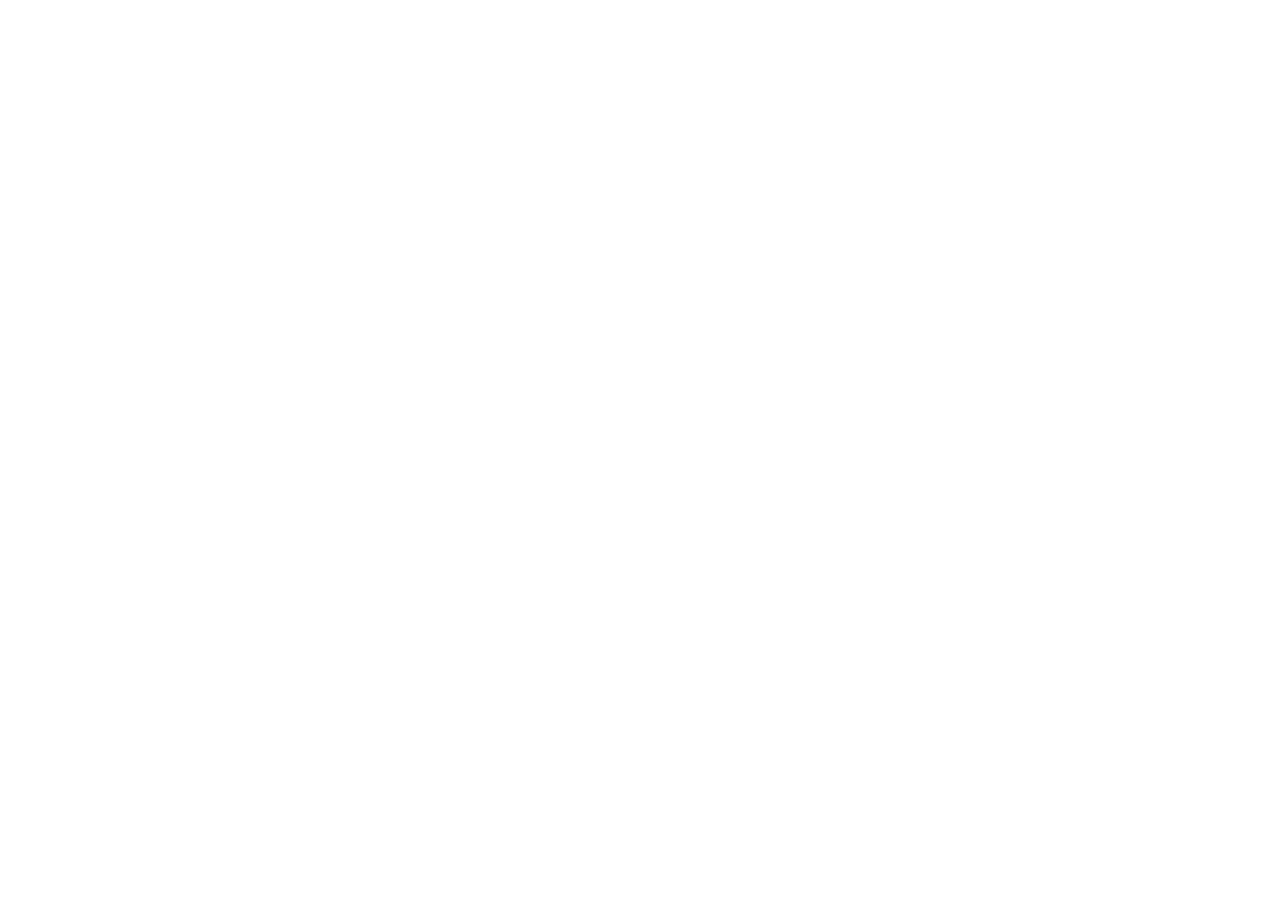
==== index.html @ e820d3fe "adding files" ====
<!DOCTYPE html>
<html lang="en">
<head>
    <meta charset="UTF-8">
    <meta name="viewport" content="width=device-width, initial-scale=1.0">
    <title>Kenneth Navasca</title>
</head>
<body>
    
</body>
</html>
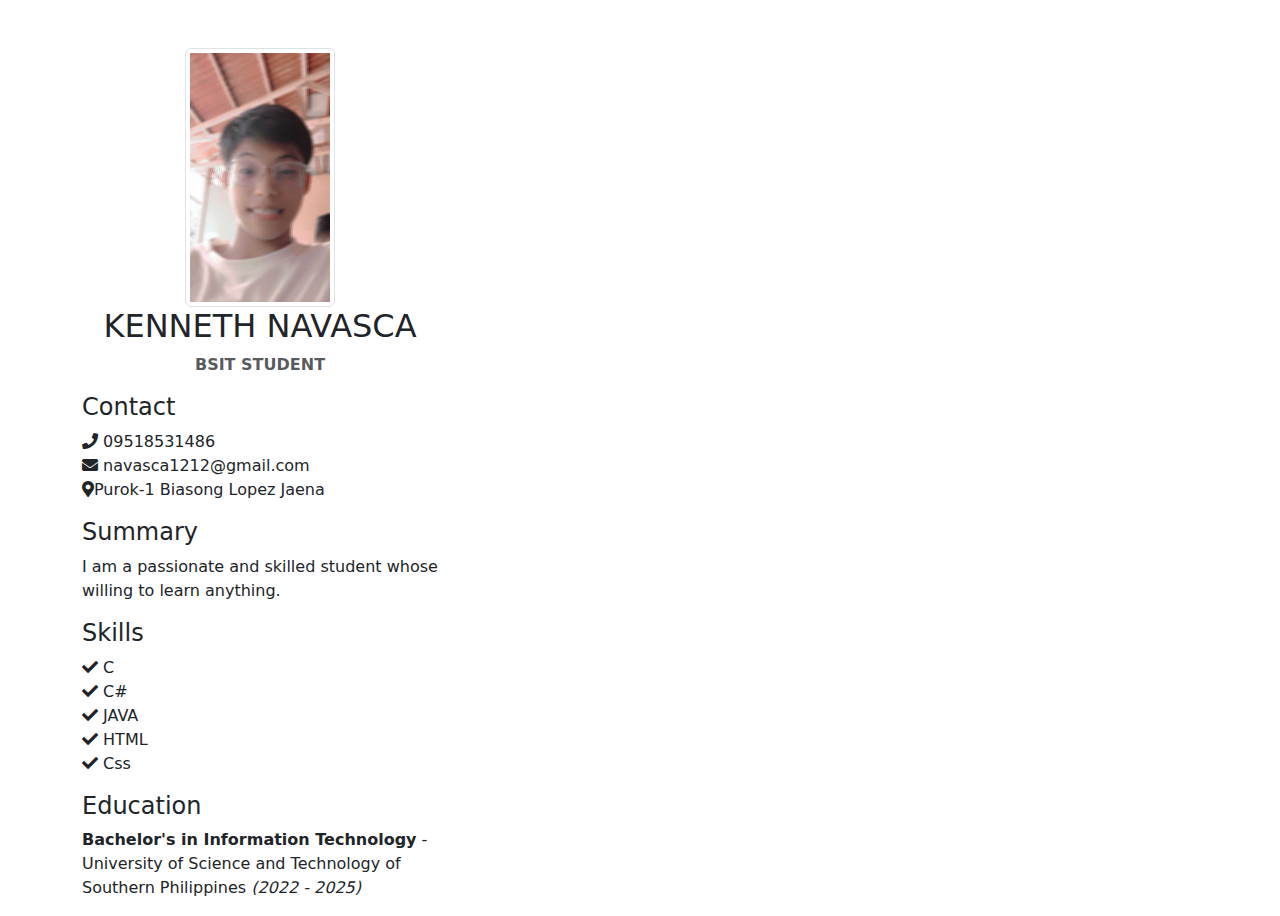
==== commit 99cd8a5f: "update" ====
--- a/index.html
+++ b/index.html
@@ -1,11 +1,61 @@
 <!DOCTYPE html>
 <html lang="en">
 <head>
-    <meta charset="UTF-8">
-    <meta name="viewport" content="width=device-width, initial-scale=1.0">
-    <title>Kenneth Navasca</title>
+  <meta charset="UTF-8">
+  <meta name="viewport" content="width=device-width, initial-scale=1.0">
+  <title>Curriculum Vitae</title>
+  <link href="https://cdn.jsdelivr.net/npm/bootstrap@5.1.3/dist/css/bootstrap.min.css" rel="stylesheet">
+  <link href="styles.css" rel="stylesheet">
+  <link href="https://cdnjs.cloudflare.com/ajax/libs/font-awesome/5.15.4/css/all.min.css" rel="stylesheet">
 </head>
 <body>
-    
+  <div class="container mt-5">
+    <div class="row">
+      <div class="col-md-4">
+        <div class="text-center">
+        <img src="kenneth12212.jpg" class="img-thumbnail" width="150" height="150">
+          <h2>KENNETH NAVASCA</h2>
+          <strong><p class="text-muted">BSIT STUDENT</p></strong>
+        </div>
+        <div class="contact-info">
+          <h4 class="section-title">Contact</h4>
+          <ul class="list-unstyled">
+            <li><i class="fas fa-phone"></i> 09518531486</li>
+            <li><i class="fas fa-envelope"></i> navasca1212@gmail.com</li>
+            <li><i class="fas fa-map-marker-alt"></i>Purok-1 Biasong Lopez Jaena</li>
+            
+          </ul>
+        </div>
+      
+
+        <section>
+          <h4 class="section-title">Summary</h4>
+          <p>I am a passionate and skilled student whose willing to learn anything.</p>
+        </section>
+
+        <section>
+          <h4 class="section-title">Skills</h4>
+          <ul class="list-unstyled">
+            <li><i class="fas fa-check"></i> C</li>
+            <li><i class="fas fa-check"></i> C#</li>
+            <li><i class="fas fa-check"></i> JAVA</li>
+            <li><i class="fas fa-check"></i> HTML</li>
+            <li><i class="fas fa-check"></i> Css</li>
+          </ul>
+        </section>
+
+       
+        <section>
+          <h4 class="section-title">Education</h4>
+          <ul class="list-unstyled">
+            <li><strong>Bachelor's in Information Technology</strong> -University of Science and Technology of Southern Philippines <em>(2022 - 2025)</em></li>
+          </ul>
+        </section>
+      </div>
+    </div>
+  </div>
+
+  <!-- Bootstrap JS and dependencies -->
+  <script src="https://cdn.jsdelivr.net/npm/bootstrap@5.1.3/dist/js/bootstrap.bundle.min.js"></script>
 </body>
-</html>+</html>
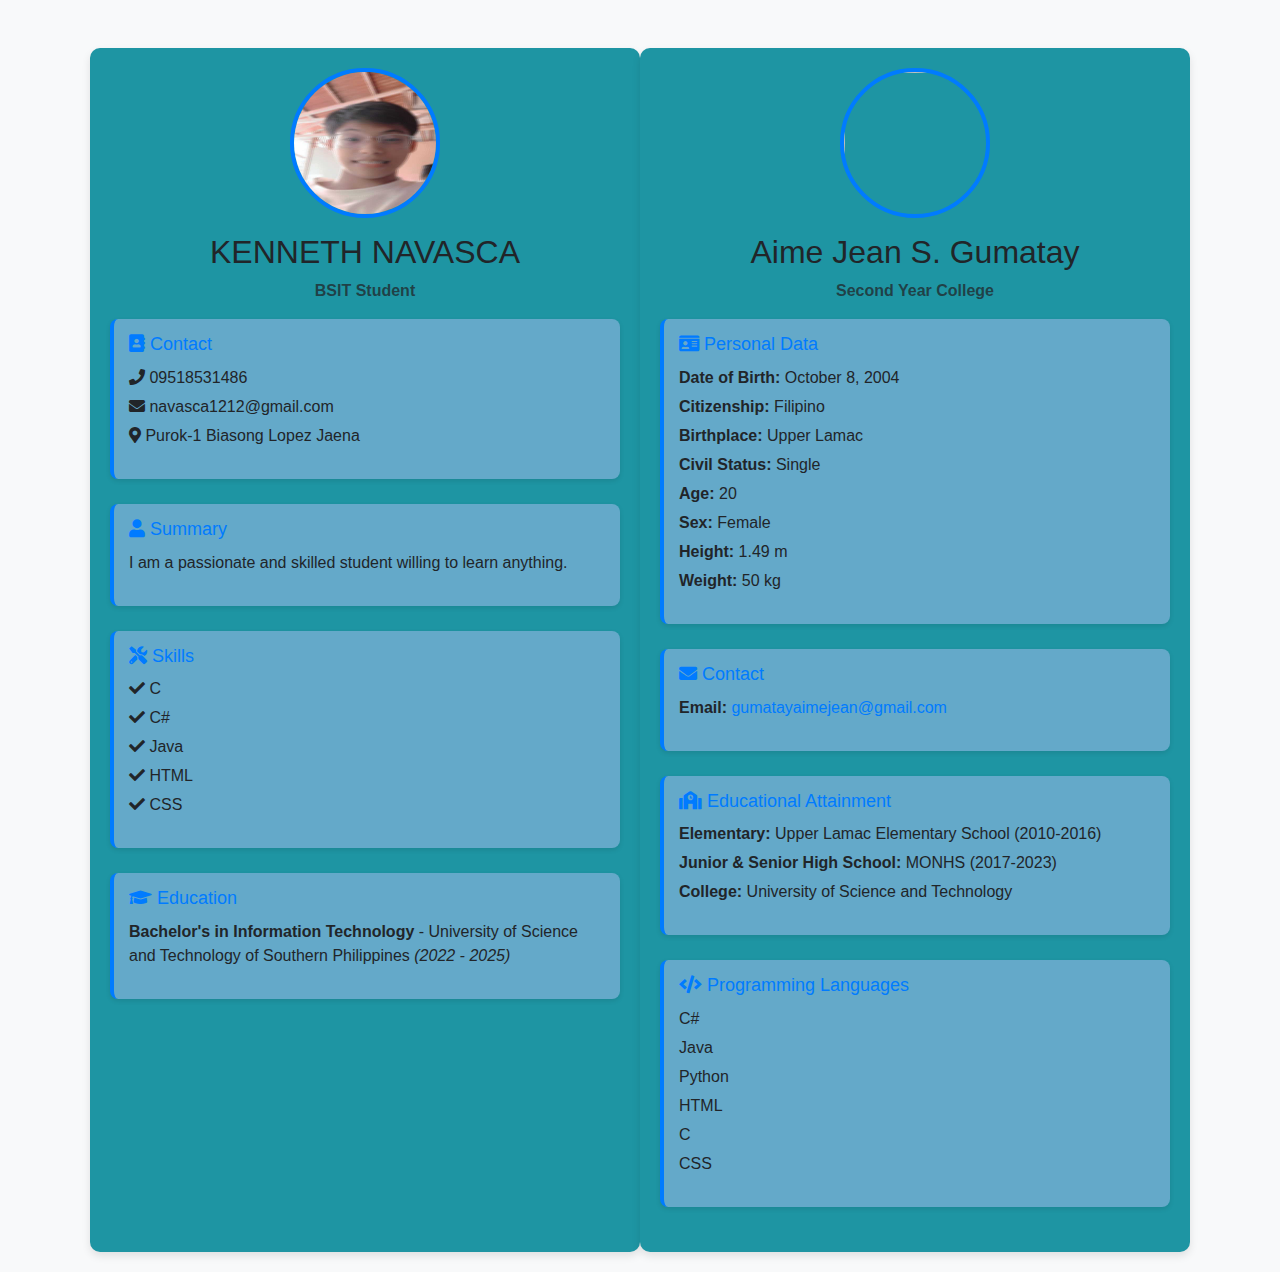
==== commit 4cabaa81: "adding files" ====
--- a/index.html
+++ b/index.html
@@ -7,55 +7,105 @@
   <link href="https://cdn.jsdelivr.net/npm/bootstrap@5.1.3/dist/css/bootstrap.min.css" rel="stylesheet">
   <link href="styles.css" rel="stylesheet">
   <link href="https://cdnjs.cloudflare.com/ajax/libs/font-awesome/5.15.4/css/all.min.css" rel="stylesheet">
+  <link rel="stylesheet" href="style.css">
+
 </head>
 <body>
+
   <div class="container mt-5">
     <div class="row">
-      <div class="col-md-4">
+      
+      <div class="col-md-6 profile-card">
         <div class="text-center">
-        <img src="kenneth12212.jpg" class="img-thumbnail" width="150" height="150">
+          <img src="kenneth12212.jpg" class="profile-img">
           <h2>KENNETH NAVASCA</h2>
-          <strong><p class="text-muted">BSIT STUDENT</p></strong>
+          <p class="text-muted"><strong>BSIT Student</strong></p>
         </div>
-        <div class="contact-info">
-          <h4 class="section-title">Contact</h4>
+
+        <div class="info-box">
+          <h4><i class="fas fa-address-book"></i> Contact</h4>
           <ul class="list-unstyled">
             <li><i class="fas fa-phone"></i> 09518531486</li>
             <li><i class="fas fa-envelope"></i> navasca1212@gmail.com</li>
-            <li><i class="fas fa-map-marker-alt"></i>Purok-1 Biasong Lopez Jaena</li>
-            
+            <li><i class="fas fa-map-marker-alt"></i> Purok-1 Biasong Lopez Jaena</li>
           </ul>
         </div>
-      
 
-        <section>
-          <h4 class="section-title">Summary</h4>
-          <p>I am a passionate and skilled student whose willing to learn anything.</p>
-        </section>
+        <div class="info-box">
+          <h4><i class="fas fa-user"></i> Summary</h4>
+          <p>I am a passionate and skilled student willing to learn anything.</p>
+        </div>
 
-        <section>
-          <h4 class="section-title">Skills</h4>
+        <div class="info-box">
+          <h4><i class="fas fa-tools"></i> Skills</h4>
           <ul class="list-unstyled">
             <li><i class="fas fa-check"></i> C</li>
             <li><i class="fas fa-check"></i> C#</li>
-            <li><i class="fas fa-check"></i> JAVA</li>
+            <li><i class="fas fa-check"></i> Java</li>
             <li><i class="fas fa-check"></i> HTML</li>
-            <li><i class="fas fa-check"></i> Css</li>
+            <li><i class="fas fa-check"></i> CSS</li>
           </ul>
-        </section>
+        </div>
 
-       
-        <section>
-          <h4 class="section-title">Education</h4>
+        <div class="info-box">
+          <h4><i class="fas fa-graduation-cap"></i> Education</h4>
           <ul class="list-unstyled">
-            <li><strong>Bachelor's in Information Technology</strong> -University of Science and Technology of Southern Philippines <em>(2022 - 2025)</em></li>
+            <li><strong>Bachelor's in Information Technology</strong> - University of Science and Technology of Southern Philippines <em>(2022 - 2025)</em></li>
           </ul>
-        </section>
+        </div>
       </div>
+
+      <div class="col-md-6 profile-card">
+        <div class="text-center">
+          <img src="482396930_681855660841190_1183061517365989089_n.jpg" class="profile-img">
+          <h2>Aime Jean S. Gumatay</h2>
+          <p class="text-muted"><strong>Second Year College</strong></p>
+        </div>
+
+        <div class="info-box">
+          <h4><i class="fas fa-id-card"></i> Personal Data</h4>
+          <ul class="list-unstyled">
+            <li><strong>Date of Birth:</strong> October 8, 2004</li>
+            <li><strong>Citizenship:</strong> Filipino</li>
+            <li><strong>Birthplace:</strong> Upper Lamac</li>
+            <li><strong>Civil Status:</strong> Single</li>
+            <li><strong>Age:</strong> 20</li>
+            <li><strong>Sex:</strong> Female</li>
+            <li><strong>Height:</strong> 1.49 m</li>
+            <li><strong>Weight:</strong> 50 kg</li>
+          </ul>
+        </div>
+
+        <div class="info-box">
+          <h4><i class="fas fa-envelope"></i> Contact</h4>
+          <p><strong>Email:</strong> <a href="mailto:gumatayaimejean@gmail.com">gumatayaimejean@gmail.com</a></p>
+        </div>
+
+        <div class="info-box">
+          <h4><i class="fas fa-school"></i> Educational Attainment</h4>
+          <ul class="list-unstyled">
+            <li><strong>Elementary:</strong> Upper Lamac Elementary School (2010-2016)</li>
+            <li><strong>Junior & Senior High School:</strong> MONHS (2017-2023)</li>
+            <li><strong>College:</strong> University of Science and Technology</li>
+          </ul>
+        </div>
+
+        <div class="info-box">
+          <h4><i class="fas fa-code"></i> Programming Languages</h4>
+          <ul class="list-unstyled">
+            <li>C#</li>
+            <li>Java</li>
+            <li>Python</li>
+            <li>HTML</li>
+            <li>C</li>
+            <li>CSS</li>
+          </ul>
+        </div>
+      </div>
+
     </div>
   </div>
 
-  <!-- Bootstrap JS and dependencies -->
   <script src="https://cdn.jsdelivr.net/npm/bootstrap@5.1.3/dist/js/bootstrap.bundle.min.js"></script>
 </body>
 </html>
--- a/style.css
+++ b/style.css
@@ -0,0 +1,61 @@
+body {
+  background-color: #f8f9fa;
+  font-family: Arial, sans-serif;
+}
+
+.container {
+  max-width: 1100px;
+}
+
+.profile-card {
+  background-color: #1e95a3;
+  padding: 20px;
+  border-radius: 10px;
+  box-shadow: 0 4px 8px rgba(0, 0, 0, 0.1);
+  margin-bottom: 20px;
+}
+
+.profile-img {
+  width: 150px;
+  height: 150px;
+  border-radius: 50%;
+  border: 4px solid #007bff;
+  margin-bottom: 15px;
+}
+
+.text-muted {
+  color: #6c757d;
+}
+
+.info-box {
+  background: #64a9c9;
+  padding: 15px;
+  margin-bottom: 25px;
+  border-radius: 8px;
+  box-shadow: 0 2px 5px rgba(0, 0, 0, 0.1);
+  border-left: 4px solid #007bff;
+}
+
+.info-box h4 {
+  margin-bottom: 10px;
+  font-size: 18px;
+  color: #007bff;
+}
+
+.info-box ul {
+  padding-left: 0;
+}
+
+.info-box li {
+  list-style: none;
+  margin-bottom: 5px;
+}
+
+a {
+  color: #007bff;
+  text-decoration: none;
+}
+
+a:hover {
+  text-decoration: underline;
+}
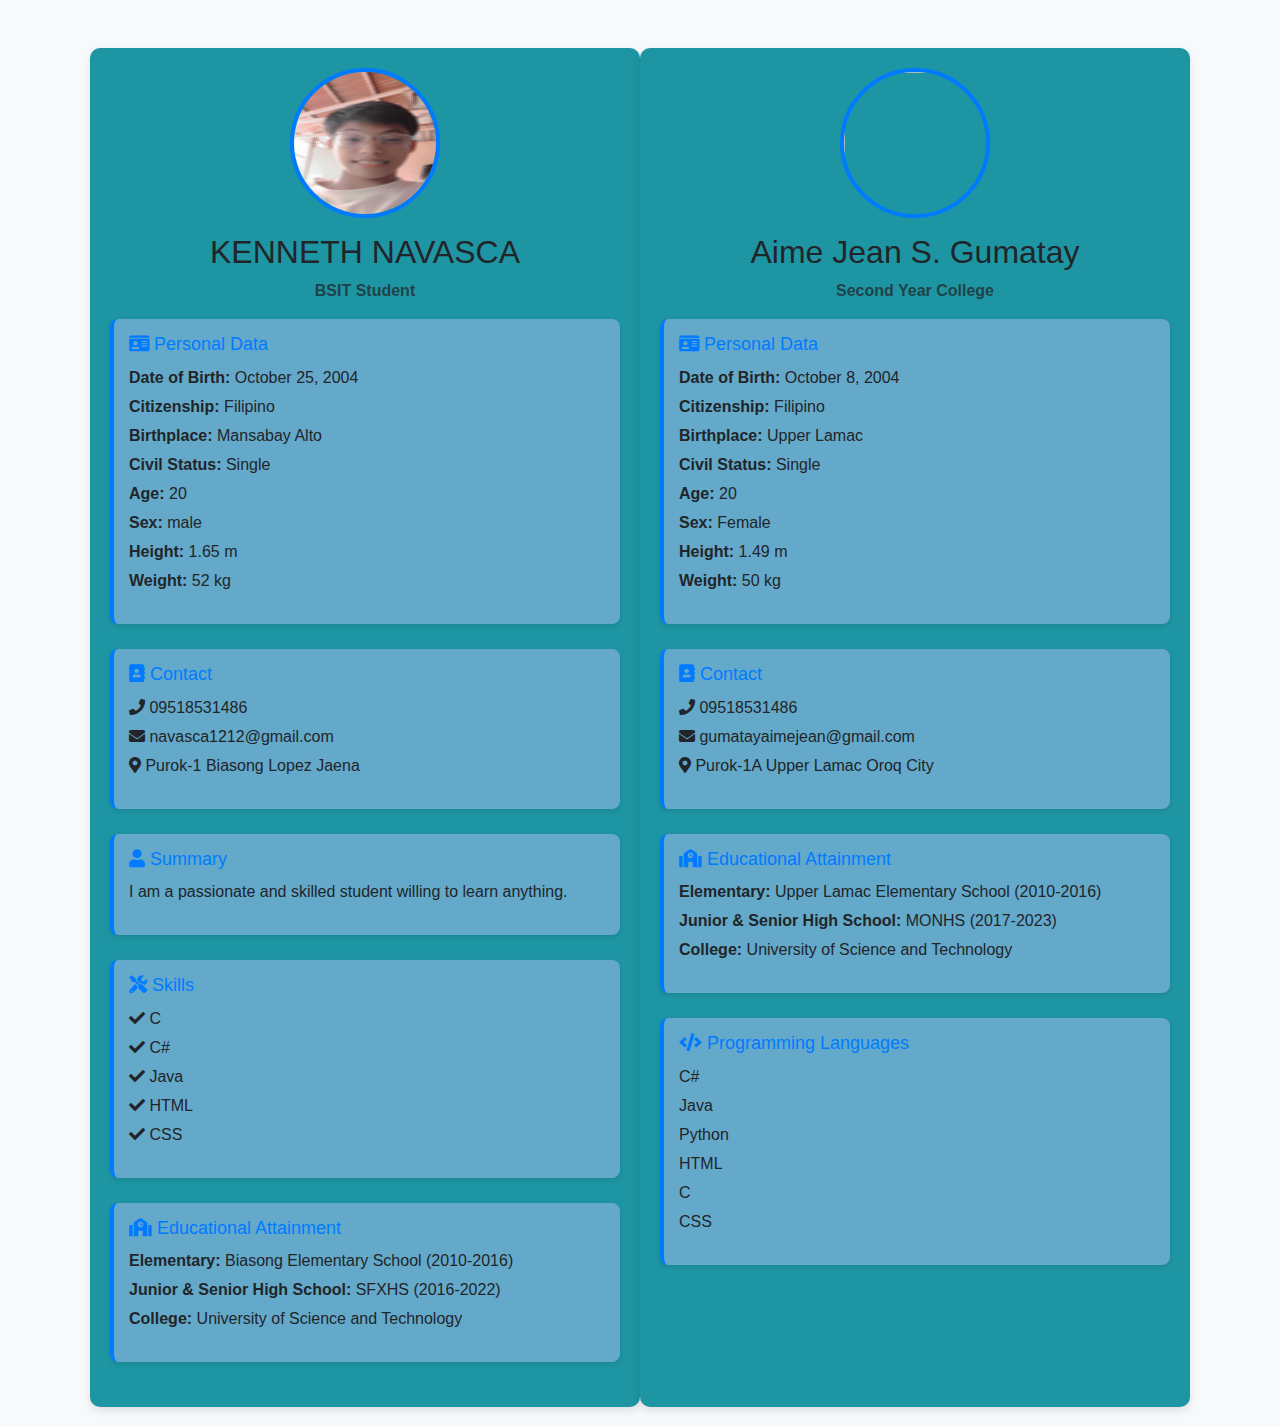
==== commit 34b6d15a: "adding files" ====
--- a/index.html
+++ b/index.html
@@ -20,6 +20,20 @@
           <img src="kenneth12212.jpg" class="profile-img">
           <h2>KENNETH NAVASCA</h2>
           <p class="text-muted"><strong>BSIT Student</strong></p>
+        </div>
+
+        <div class="info-box">
+          <h4><i class="fas fa-id-card"></i> Personal Data</h4>
+          <ul class="list-unstyled">
+            <li><strong>Date of Birth:</strong> October 25, 2004</li>
+            <li><strong>Citizenship:</strong> Filipino</li>
+            <li><strong>Birthplace:</strong> Mansabay Alto</li>
+            <li><strong>Civil Status:</strong> Single</li>
+            <li><strong>Age:</strong> 20</li>
+            <li><strong>Sex:</strong> male</li>
+            <li><strong>Height:</strong> 1.65 m</li>
+            <li><strong>Weight:</strong> 52 kg</li>
+          </ul>
         </div>
 
         <div class="info-box">
@@ -48,12 +62,14 @@
         </div>
 
         <div class="info-box">
-          <h4><i class="fas fa-graduation-cap"></i> Education</h4>
+          <h4><i class="fas fa-school"></i> Educational Attainment</h4>
           <ul class="list-unstyled">
-            <li><strong>Bachelor's in Information Technology</strong> - University of Science and Technology of Southern Philippines <em>(2022 - 2025)</em></li>
+            <li><strong>Elementary:</strong> Biasong Elementary School (2010-2016)</li>
+            <li><strong>Junior & Senior High School:</strong> SFXHS (2016-2022)</li>
+            <li><strong>College:</strong> University of Science and Technology</li>
           </ul>
         </div>
-      </div>
+        </div>
 
       <div class="col-md-6 profile-card">
         <div class="text-center">
@@ -77,8 +93,12 @@
         </div>
 
         <div class="info-box">
-          <h4><i class="fas fa-envelope"></i> Contact</h4>
-          <p><strong>Email:</strong> <a href="mailto:gumatayaimejean@gmail.com">gumatayaimejean@gmail.com</a></p>
+          <h4><i class="fas fa-address-book"></i> Contact</h4>
+          <ul class="list-unstyled">
+            <li><i class="fas fa-phone"></i> 09518531486</li>
+            <li><i class="fas fa-envelope"></i> gumatayaimejean@gmail.com</li>
+            <li><i class="fas fa-map-marker-alt"></i> Purok-1A Upper Lamac Oroq City </li>
+          </ul>
         </div>
 
         <div class="info-box">
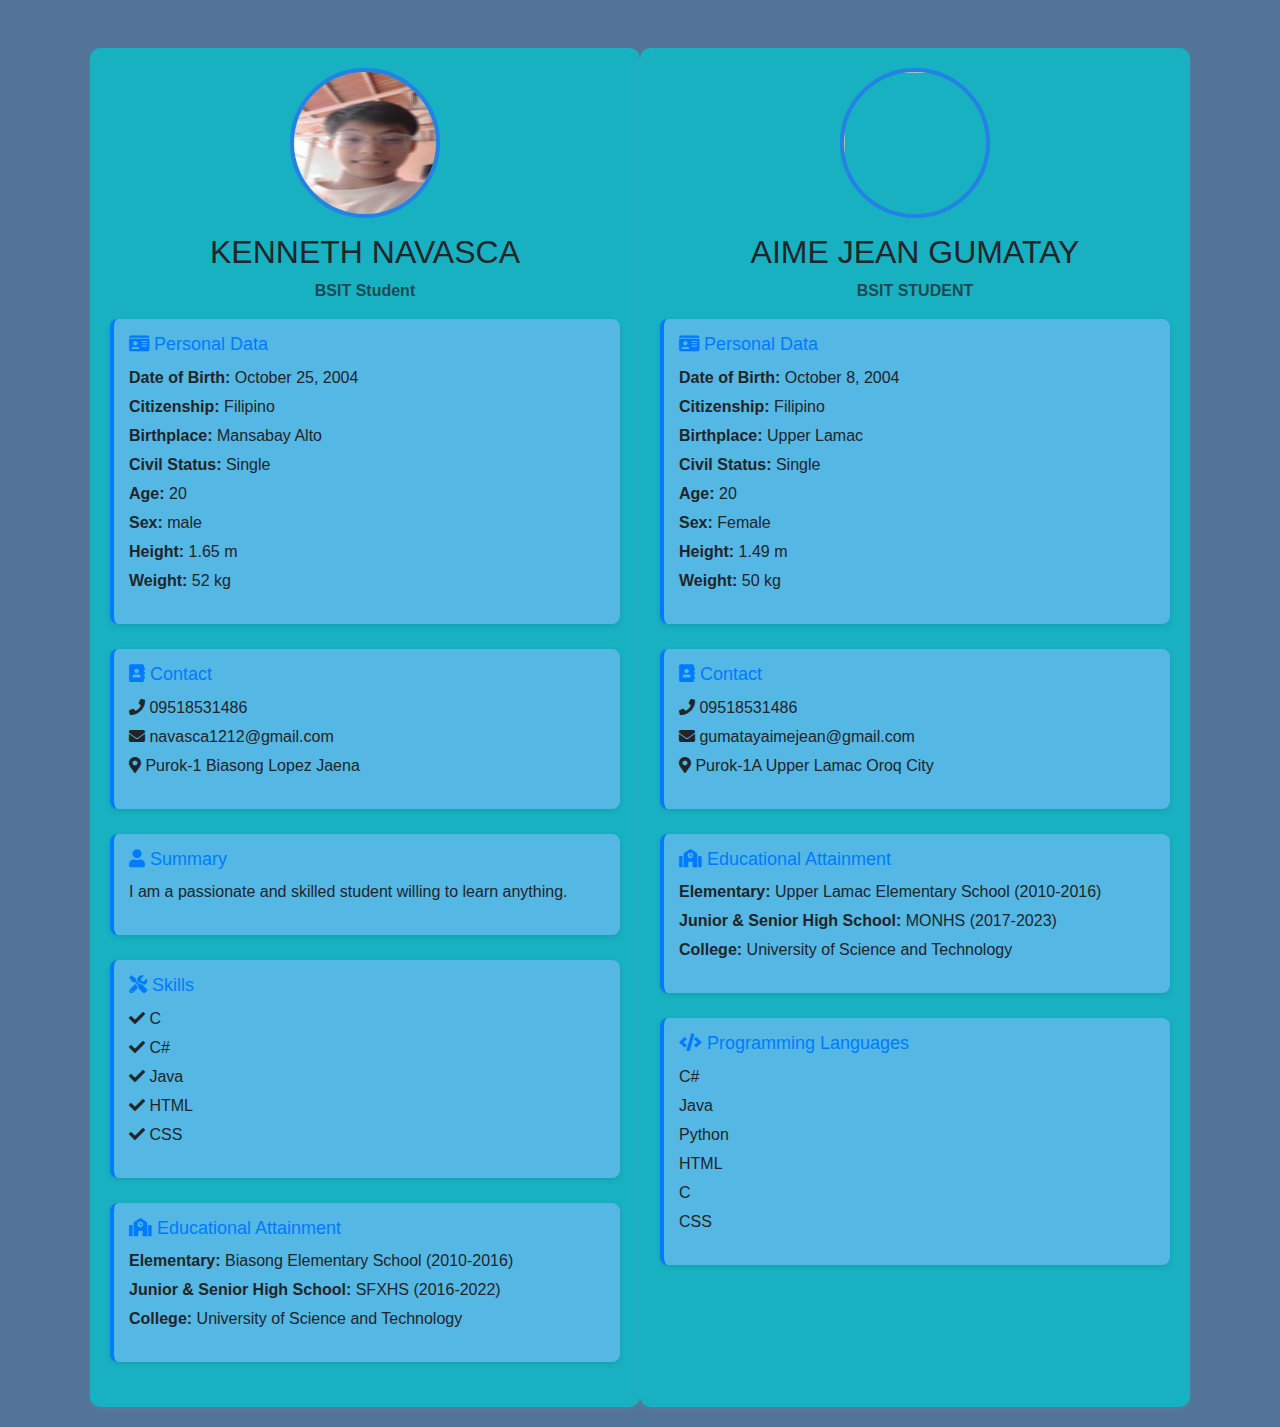
==== commit c53dec39: "adding files" ====
--- a/index.html
+++ b/index.html
@@ -74,8 +74,8 @@
       <div class="col-md-6 profile-card">
         <div class="text-center">
           <img src="482396930_681855660841190_1183061517365989089_n.jpg" class="profile-img">
-          <h2>Aime Jean S. Gumatay</h2>
-          <p class="text-muted"><strong>Second Year College</strong></p>
+          <h2>AIME JEAN GUMATAY</h2>
+          <p class="text-muted"><strong>BSIT STUDENT</strong></p>
         </div>
 
         <div class="info-box">
--- a/style.css
+++ b/style.css
@@ -1,5 +1,5 @@
 body {
-  background-color: #f8f9fa;
+  background-color: #517498;
   font-family: Arial, sans-serif;
 }
 
@@ -8,10 +8,10 @@
 }
 
 .profile-card {
-  background-color: #1e95a3;
+  background-color: #17b1c2;
   padding: 20px;
   border-radius: 10px;
-  box-shadow: 0 4px 8px rgba(0, 0, 0, 0.1);
+  box-shadow: 0 4px 8px rgba(186, 166, 166, 0.1);
   margin-bottom: 20px;
 }
 
@@ -19,16 +19,16 @@
   width: 150px;
   height: 150px;
   border-radius: 50%;
-  border: 4px solid #007bff;
+  border: 4px solid #2481e5;
   margin-bottom: 15px;
 }
 
 .text-muted {
-  color: #6c757d;
+  color: #347cba;
 }
 
 .info-box {
-  background: #64a9c9;
+  background: #55b7e4;
   padding: 15px;
   margin-bottom: 25px;
   border-radius: 8px;
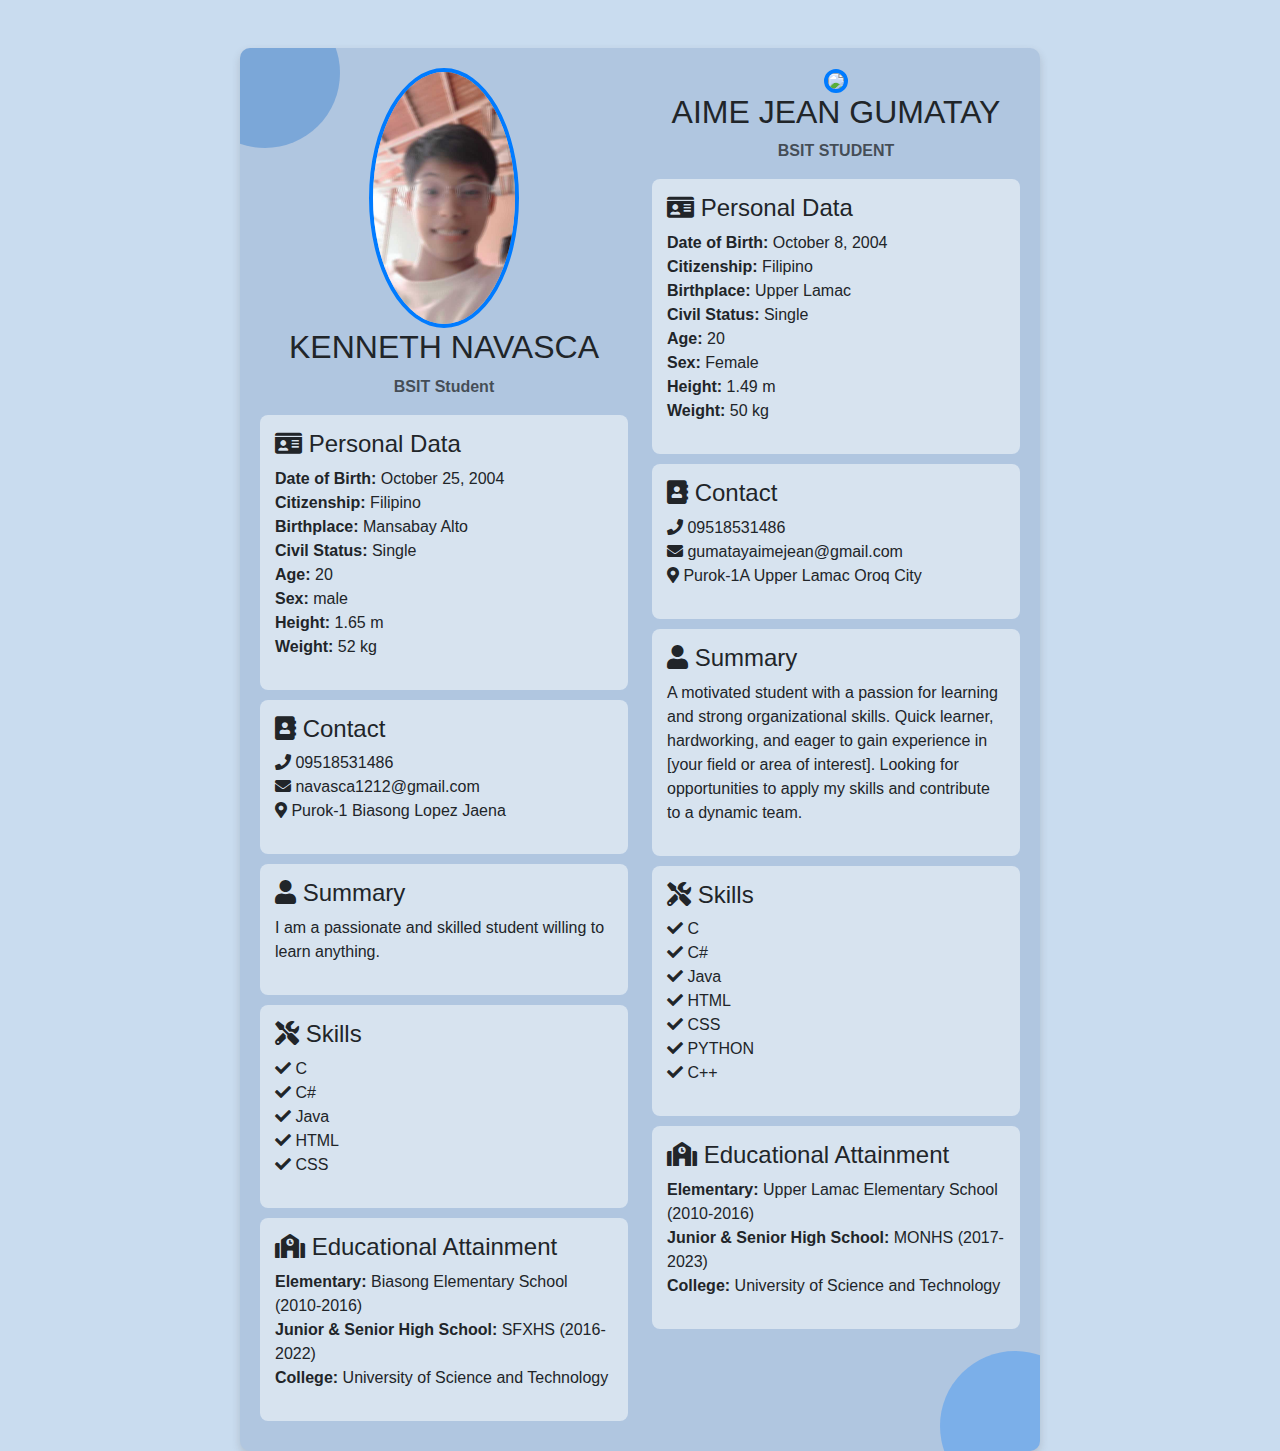
==== commit 37bdab69: "adding files" ====
--- a/index.html
+++ b/index.html
@@ -102,6 +102,24 @@
         </div>
 
         <div class="info-box">
+          <h4><i class="fas fa-user"></i> Summary</h4>
+          <p>A motivated student with a passion for learning and strong organizational skills. Quick learner, hardworking, and eager to gain experience in [your field or area of interest]. Looking for opportunities to apply my skills and contribute to a dynamic team.</p>
+        </div>
+
+        <div class="info-box">
+          <h4><i class="fas fa-tools"></i> Skills</h4>
+          <ul class="list-unstyled">
+            <li><i class="fas fa-check"></i> C</li>
+            <li><i class="fas fa-check"></i> C#</li>
+            <li><i class="fas fa-check"></i> Java</li>
+            <li><i class="fas fa-check"></i> HTML</li>
+            <li><i class="fas fa-check"></i> CSS</li>
+            <li><i class="fas fa-check"></i> PYTHON</li>
+            <li><i class="fas fa-check"></i> C++</li>
+          </ul>
+        </div>
+
+        <div class="info-box">
           <h4><i class="fas fa-school"></i> Educational Attainment</h4>
           <ul class="list-unstyled">
             <li><strong>Elementary:</strong> Upper Lamac Elementary School (2010-2016)</li>
@@ -109,18 +127,8 @@
             <li><strong>College:</strong> University of Science and Technology</li>
           </ul>
         </div>
+        </div>
 
-        <div class="info-box">
-          <h4><i class="fas fa-code"></i> Programming Languages</h4>
-          <ul class="list-unstyled">
-            <li>C#</li>
-            <li>Java</li>
-            <li>Python</li>
-            <li>HTML</li>
-            <li>C</li>
-            <li>CSS</li>
-          </ul>
-        </div>
       </div>
 
     </div>
--- a/style.css
+++ b/style.css
@@ -1,61 +1,98 @@
 body {
-  background-color: #517498;
-  font-family: Arial, sans-serif;
+  font-family: 'Arial', sans-serif;
+  background-color: #c9dcef;
+  transition: background 0.3s, color 0.3s;
 }
 
 .container {
-  max-width: 1100px;
+  max-width: 800px;
+  background: rgb(176, 198, 224);
+  padding: 20px;
+  border-radius: 10px;
+  box-shadow: 0 4px 8px rgba(77, 68, 68, 0.2);
+  position: relative;
+  overflow: hidden;
 }
 
-.profile-card {
-  background-color: #17b1c2;
-  padding: 20px;
-  border-radius: 10px;
-  box-shadow: 0 4px 8px rgba(186, 166, 166, 0.1);
-  margin-bottom: 20px;
+.container::before {
+  content: '';
+  position: absolute;
+  top: -50px;
+  left: -50px;
+  width: 150px;
+  height: 150px;
+  background: #0060c7;
+  border-radius: 50%;
+  opacity: 0.3;
+}
+
+.container::after {
+  content: '';
+  position: absolute;
+  bottom: -50px;
+  right: -50px;
+  width: 150px;
+  height: 150px;
+  background: #007bff;
+  border-radius: 50%;
+  opacity: 0.3;
 }
 
 .profile-img {
   width: 150px;
-  height: 150px;
   border-radius: 50%;
-  border: 4px solid #2481e5;
-  margin-bottom: 15px;
+  border: 4px solid #007bff;
+  transition: transform 0.3s;
 }
 
-.text-muted {
-  color: #347cba;
+.profile-img:hover {
+  transform: scale(1.1);
 }
 
 .info-box {
-  background: #55b7e4;
+  background: #d7e3ef;
   padding: 15px;
-  margin-bottom: 25px;
   border-radius: 8px;
-  box-shadow: 0 2px 5px rgba(0, 0, 0, 0.1);
-  border-left: 4px solid #007bff;
+  margin-bottom: 10px;
+  position: relative;
+  overflow: hidden;
+  transition: transform 0.3s, box-shadow 0.3s;
 }
 
-.info-box h4 {
-  margin-bottom: 10px;
-  font-size: 18px;
+.info-box:hover {
+  transform: translateY(-5px);
+  box-shadow: 0 5px 15px rgba(0, 0, 0, 0.3);
+}
+
+.skill-list li {
+  padding: 5px 0;
+  transition: transform 0.2s;
+  position: relative;
+}
+
+.skill-list li::before {
+  content: '\f121'; /* FontAwesome code for code icon */
+  font-family: 'Font Awesome 5 Free';
+  font-weight: 900;
+  margin-right: 8px;
   color: #007bff;
 }
 
-.info-box ul {
-  padding-left: 0;
+.skill-list li:hover {
+  transform: scale(1.05);
+  font-weight: bold;
+  color: #117df0;
 }
 
-.info-box li {
-  list-style: none;
-  margin-bottom: 5px;
+.dark-mode {
+  background-color: #343a40;
+  color: rgb(255, 251, 251);
 }
 
-a {
-  color: #007bff;
-  text-decoration: none;
+.dark-mode .container {
+  background-color: #255280;
 }
 
-a:hover {
-  text-decoration: underline;
+.dark-mode .info-box {
+  background-color: #194a79;
 }
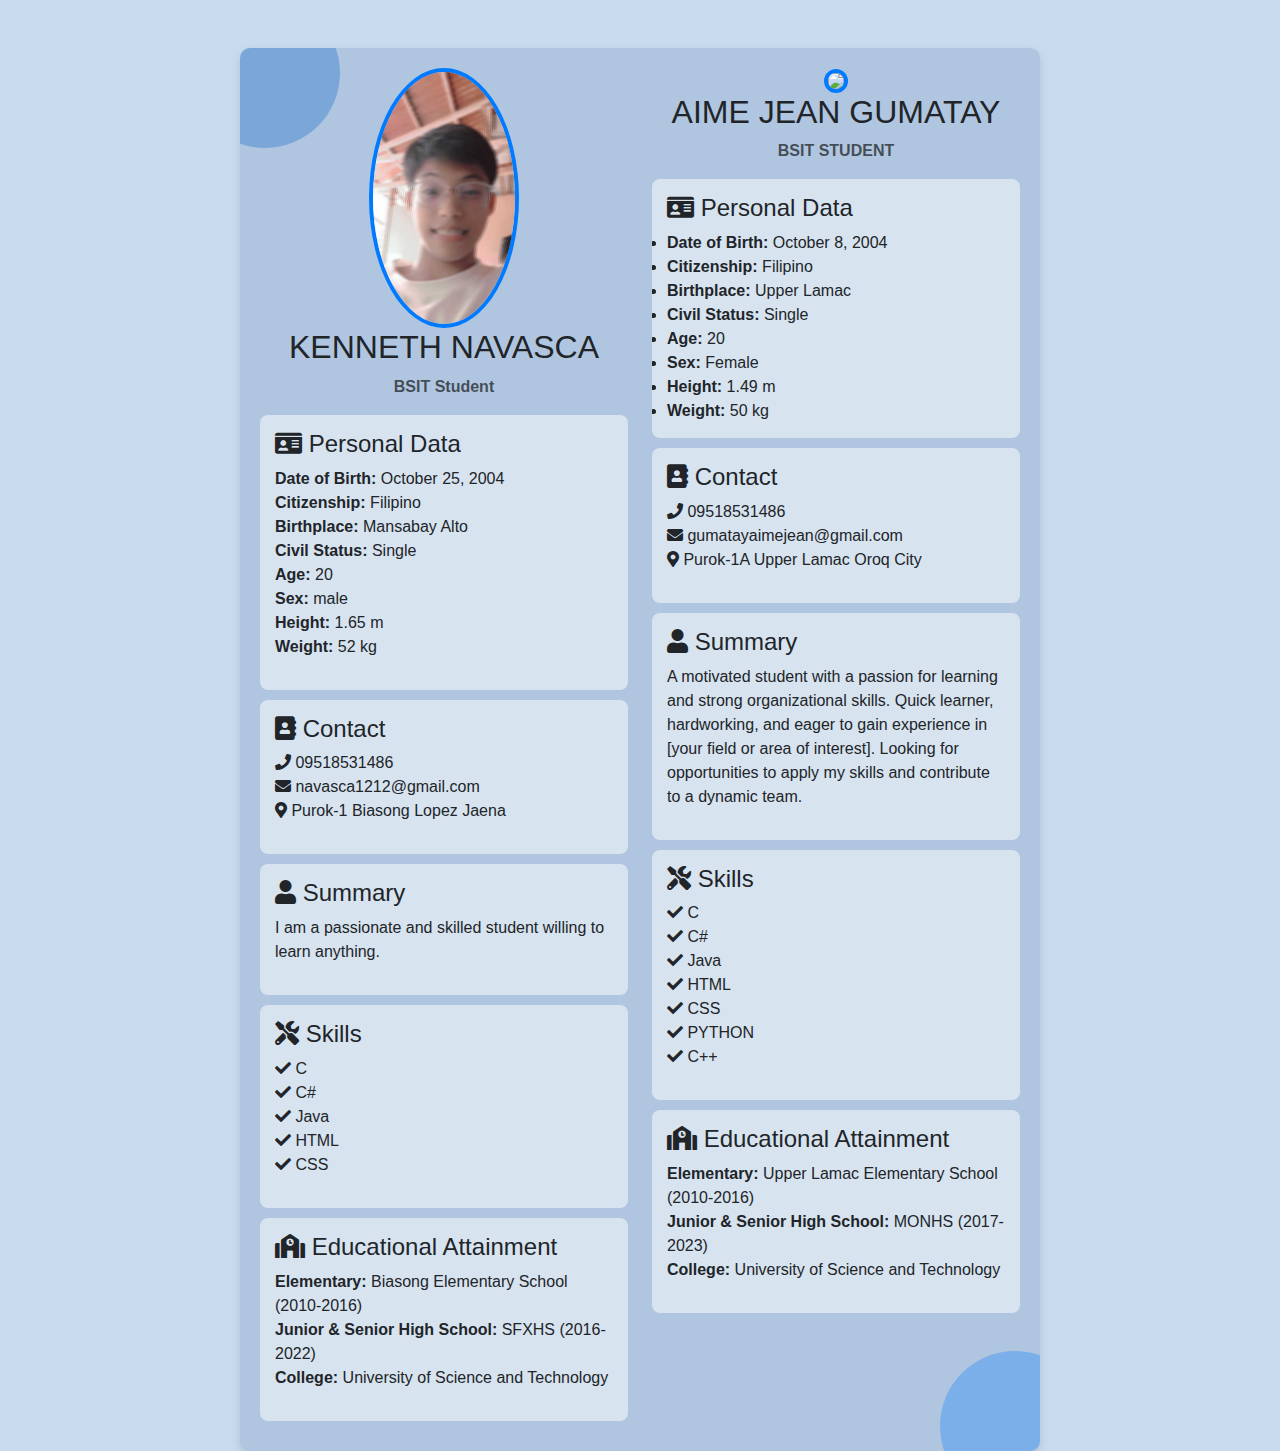
==== commit b2f9a4b9: "adding files" ====
--- a/index.html
+++ b/index.html
@@ -80,7 +80,6 @@
 
         <div class="info-box">
           <h4><i class="fas fa-id-card"></i> Personal Data</h4>
-          <ul class="list-unstyled">
             <li><strong>Date of Birth:</strong> October 8, 2004</li>
             <li><strong>Citizenship:</strong> Filipino</li>
             <li><strong>Birthplace:</strong> Upper Lamac</li>
@@ -101,7 +100,7 @@
           </ul>
         </div>
 
-        <div class="info-box">
+       <div  class="info-box">
           <h4><i class="fas fa-user"></i> Summary</h4>
           <p>A motivated student with a passion for learning and strong organizational skills. Quick learner, hardworking, and eager to gain experience in [your field or area of interest]. Looking for opportunities to apply my skills and contribute to a dynamic team.</p>
         </div>
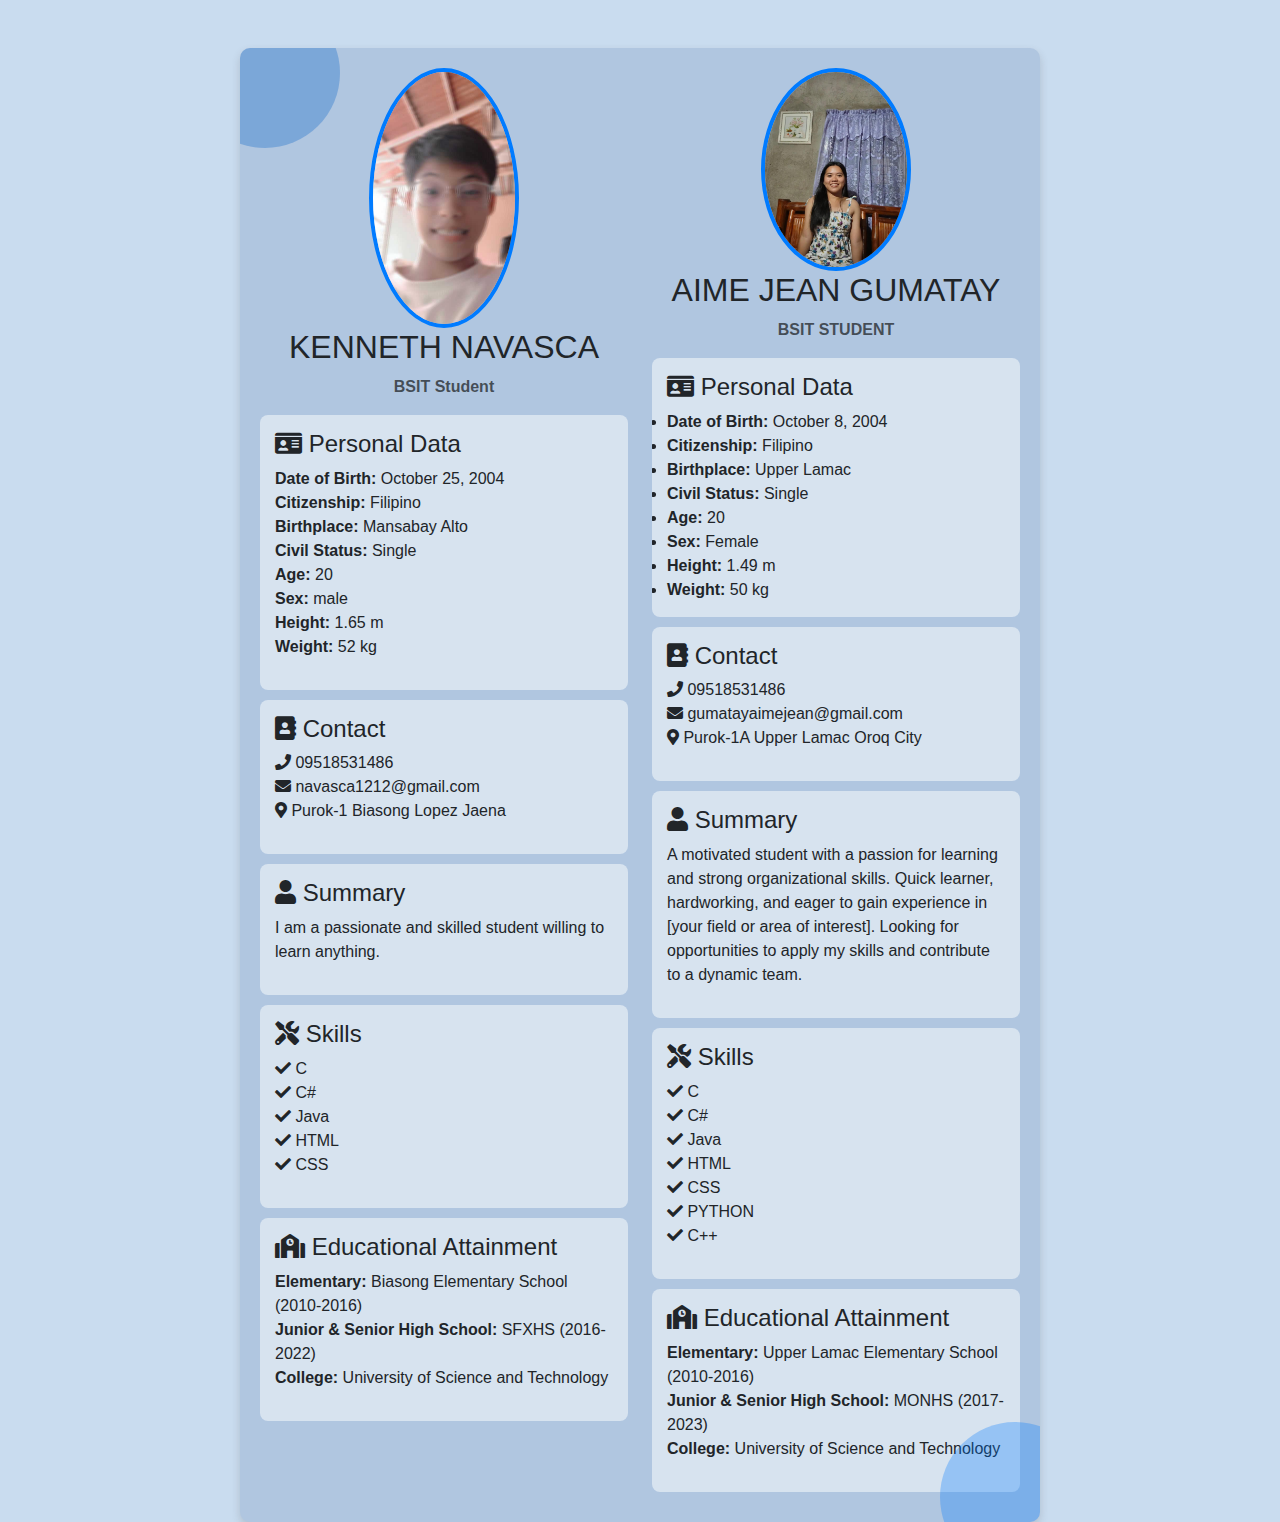
==== commit 25168b80: "adding files" ====
--- a/index.html
+++ b/index.html
@@ -73,7 +73,7 @@
 
       <div class="col-md-6 profile-card">
         <div class="text-center">
-          <img src="482396930_681855660841190_1183061517365989089_n.jpg" class="profile-img">
+          <img src="aime.jpg" class="profile-img">
           <h2>AIME JEAN GUMATAY</h2>
           <p class="text-muted"><strong>BSIT STUDENT</strong></p>
         </div>
--- a/style.css
+++ b/style.css
@@ -95,4 +95,4 @@
 
 .dark-mode .info-box {
   background-color: #194a79;
-}
+}